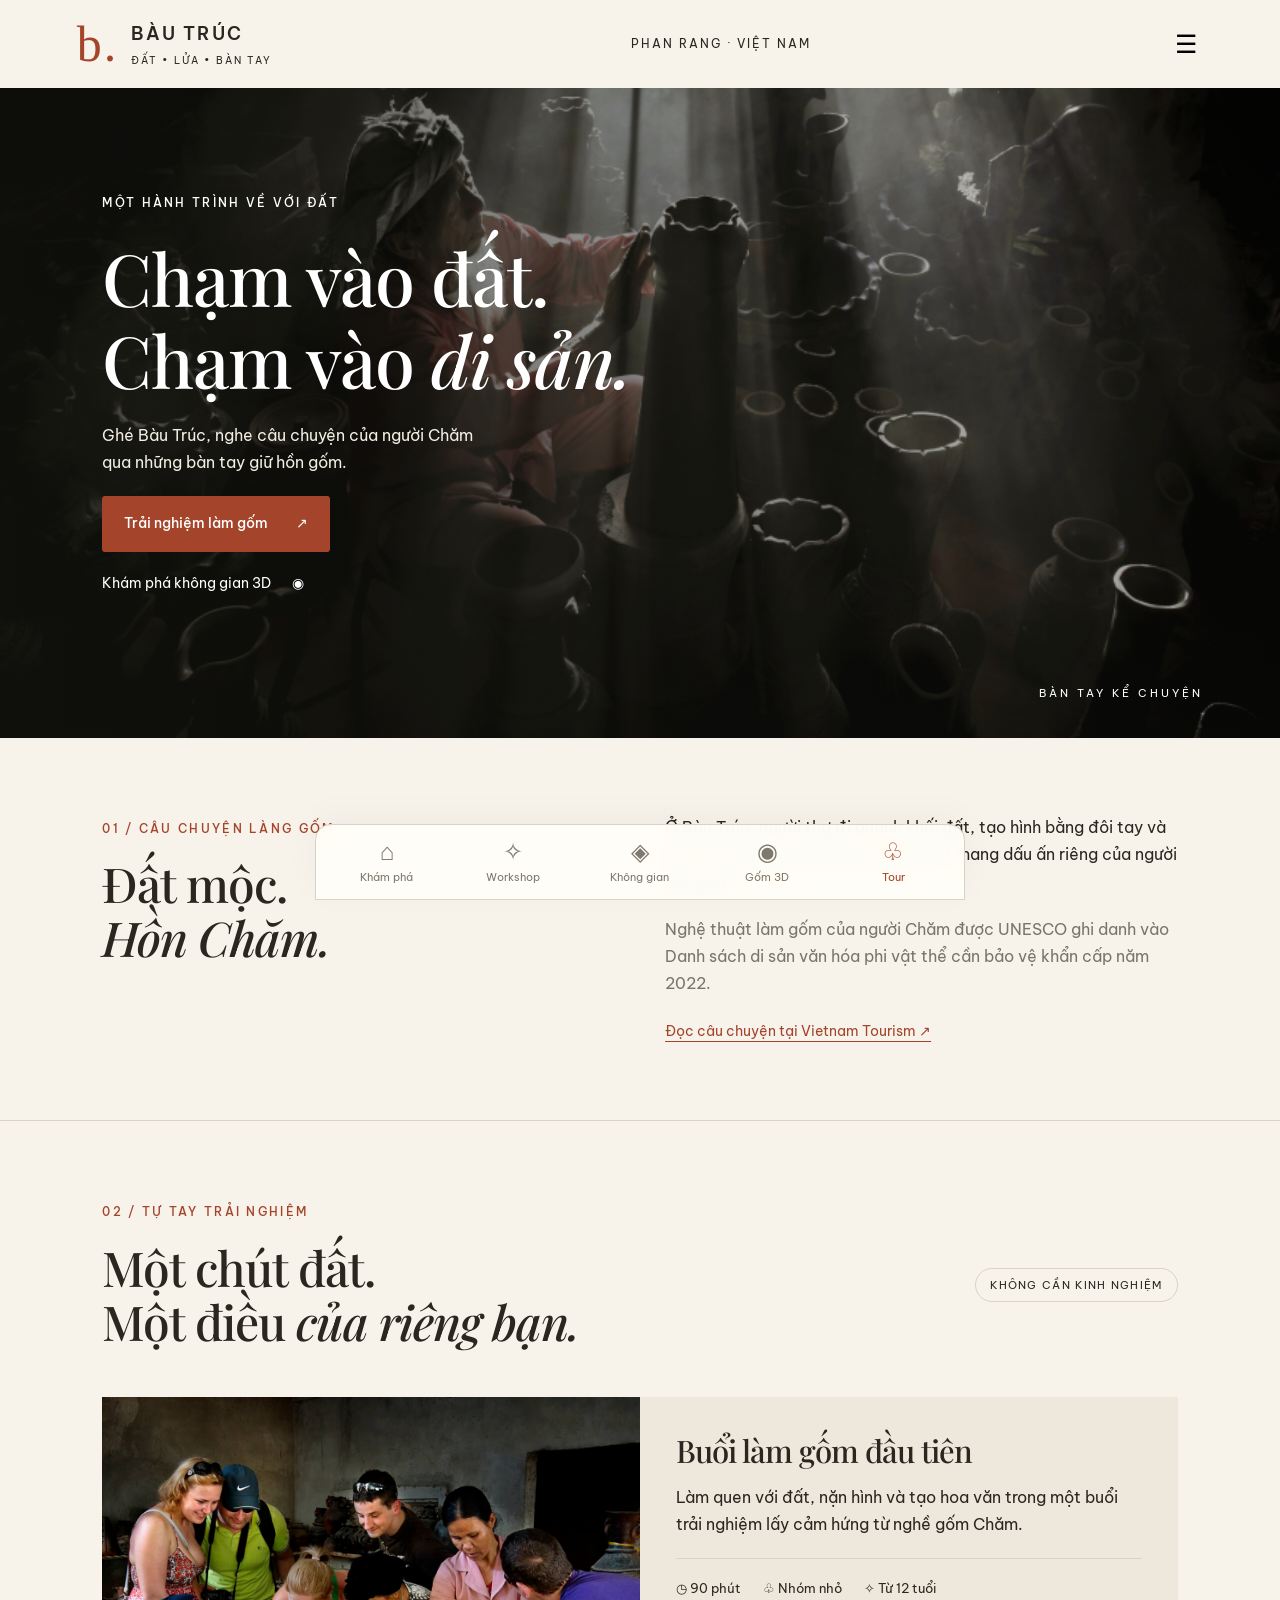
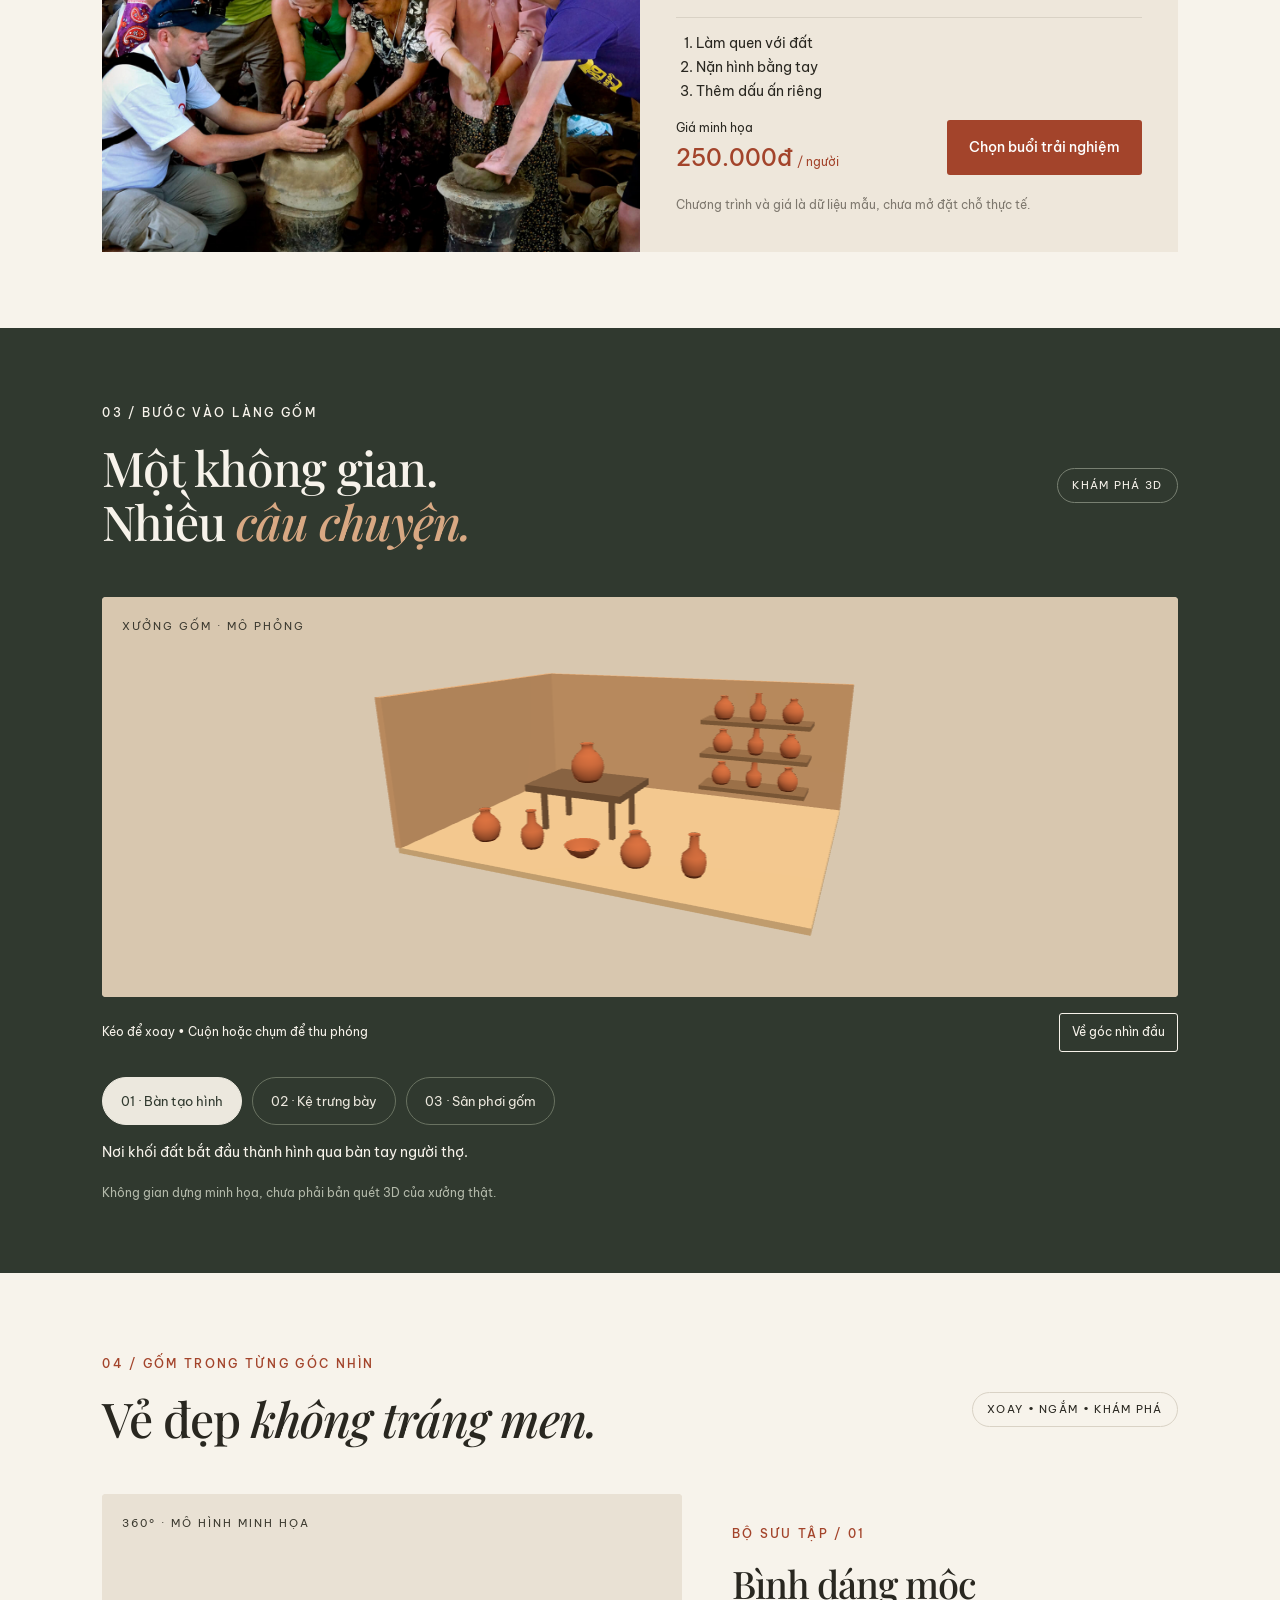
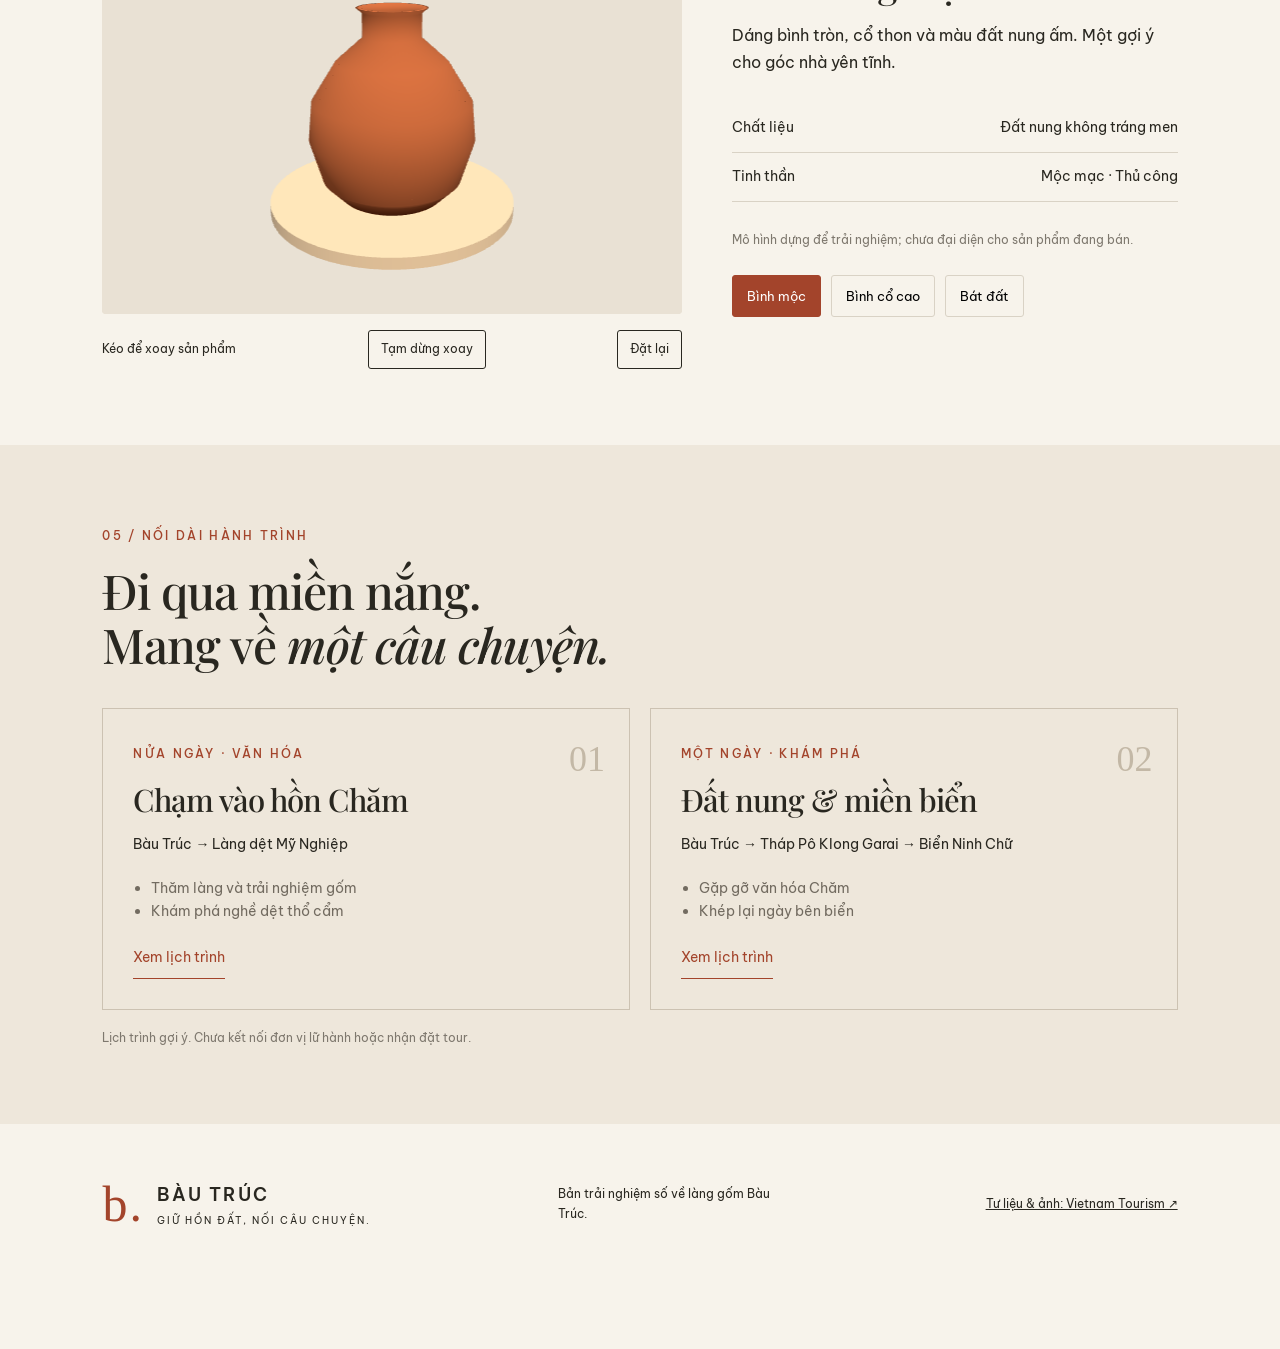
==== index.html @ 0ce0cea4 "Add Bau Truc mobile website Mobile-first Vietnamese website with workshop registration demo, interac" ====
<!doctype html><html lang="vi"><head><meta charset="UTF-8"><meta name="viewport" content="width=device-width,initial-scale=1"><meta name="theme-color" content="#a3442b"><title>Bàu Trúc — Chạm vào di sản</title><meta name="description" content="Khám phá làng gốm Bàu Trúc, trải nghiệm workshop, không gian và sản phẩm 3D cùng hành trình văn hóa Chăm."><link rel="icon" href="favicon.svg"><link rel="stylesheet" href="style.css"></head><body>
<header><a class="brand" href="#home"><span class="mark">b.</span><span>BÀU TRÚC<small>ĐẤT • LỬA • BÀN TAY</small></span></a><span class="location">PHAN RANG · VIỆT NAM</span><button class="menu" aria-label="Mở điều hướng">☰</button></header>
<main id="home"><section class="hero"><img src="artisan.jpg" alt="Nghệ nhân tạo hình gốm Bàu Trúc bằng tay"><div class="hero-shade"></div><div class="hero-copy"><span class="eyebrow">MỘT HÀNH TRÌNH VỀ VỚI ĐẤT</span><h1>Chạm vào đất.<br>Chạm vào <em>di sản.</em></h1><p>Ghé Bàu Trúc, nghe câu chuyện của người Chăm<br class="desktop"> qua những bàn tay giữ hồn gốm.</p><button class="primary" data-book>Trải nghiệm làm gốm <span>↗</span></button><a class="hero-link" href="#space">Khám phá không gian 3D <span>◉</span></a></div><span class="photo-label">BÀN TAY KỂ CHUYỆN</span></section>
<section class="intro" id="about"><div><span class="eyebrow rust">01 / CÂU CHUYỆN LÀNG GỐM</span><h2>Đất mộc.<br><em>Hồn Chăm.</em></h2></div><div><p>Ở Bàu Trúc, người thợ đi quanh khối đất, tạo hình bằng đôi tay và những dụng cụ giản dị. Mỗi đường nét mang dấu ấn riêng của người làm gốm.</p><p class="muted">Nghệ thuật làm gốm của người Chăm được UNESCO ghi danh vào Danh sách di sản văn hóa phi vật thể cần bảo vệ khẩn cấp năm 2022.</p><a class="text-link" href="https://vietnam.travel/node/1528" target="_blank" rel="noopener">Đọc câu chuyện tại Vietnam Tourism ↗</a></div></section>
<section class="workshop" id="workshop"><div class="section-head"><div><span class="eyebrow rust">02 / TỰ TAY TRẢI NGHIỆM</span><h2>Một chút đất.<br>Một điều <em>của riêng bạn.</em></h2></div><span class="pill">KHÔNG CẦN KINH NGHIỆM</span></div><div class="workshop-grid"><img src="pottery.jpg" alt="Những sản phẩm gốm tại làng Bàu Trúc" loading="lazy"><div class="workshop-content"><h3>Buổi làm gốm đầu tiên</h3><p>Làm quen với đất, nặn hình và tạo hoa văn trong một buổi trải nghiệm lấy cảm hứng từ nghề gốm Chăm.</p><div class="facts"><span>◷ <b>90 phút</b></span><span>♧ <b>Nhóm nhỏ</b></span><span>✧ <b>Từ 12 tuổi</b></span></div><ol class="mini-steps"><li>Làm quen với đất</li><li>Nặn hình bằng tay</li><li>Thêm dấu ấn riêng</li></ol><div class="price"><span>Giá minh họa<b>250.000đ <small>/ người</small></b></span><button class="primary" data-book>Chọn buổi trải nghiệm</button></div><p class="fine">Chương trình và giá là dữ liệu mẫu, chưa mở đặt chỗ thực tế.</p></div></div></section>
<section class="space" id="space"><div class="section-head"><div><span class="eyebrow">03 / BƯỚC VÀO LÀNG GỐM</span><h2>Một không gian.<br>Nhiều <em>câu chuyện.</em></h2></div><span class="pill dark-pill">KHÁM PHÁ 3D</span></div><div class="viewer" id="space-view"><span class="viewer-label">XƯỞNG GỐM · MÔ PHỎNG</span><div class="loading">Đang mở không gian 3D…</div></div><div class="viewer-controls"><span>Kéo để xoay • Cuộn hoặc chụm để thu phóng</span><button class="light-btn" id="space-reset">Về góc nhìn đầu</button></div><div class="hotspots"><button data-zone="0" class="selected">01 · Bàn tạo hình</button><button data-zone="1">02 · Kệ trưng bày</button><button data-zone="2">03 · Sân phơi gốm</button></div><p id="zone-copy">Nơi khối đất bắt đầu thành hình qua bàn tay người thợ.</p><p class="fine">Không gian dựng minh họa, chưa phải bản quét 3D của xưởng thật.</p></section>
<section class="products" id="products"><div class="section-head"><div><span class="eyebrow rust">04 / GỐM TRONG TỪNG GÓC NHÌN</span><h2>Vẻ đẹp <em>không tráng men.</em></h2></div><span class="pill">XOAY • NGẮM • KHÁM PHÁ</span></div><div class="product-grid"><div><div class="viewer product-view" id="product-view"><span class="viewer-label">360° · MÔ HÌNH MINH HỌA</span><div class="loading">Đang mở sản phẩm 3D…</div></div><div class="viewer-controls"><span>Kéo để xoay sản phẩm</span><button id="rotate" class="light-btn">Tạm dừng xoay</button><button id="product-reset" class="light-btn">Đặt lại</button></div></div><div class="product-info"><span class="eyebrow rust" id="product-code">BỘ SƯU TẬP / 01</span><h3 id="product-name">Bình dáng mộc</h3><p id="product-desc">Dáng bình tròn, cổ thon và màu đất nung ấm. Một gợi ý cho góc nhà yên tĩnh.</p><dl><div><dt>Chất liệu</dt><dd>Đất nung không tráng men</dd></div><div><dt>Tinh thần</dt><dd>Mộc mạc · Thủ công</dd></div></dl><p class="fine">Mô hình dựng để trải nghiệm; chưa đại diện cho sản phẩm đang bán.</p><div class="product-tabs"><button data-product="0" class="selected">Bình mộc</button><button data-product="1">Bình cổ cao</button><button data-product="2">Bát đất</button></div></div></div></section>
<section class="tours" id="tours"><span class="eyebrow rust">05 / NỐI DÀI HÀNH TRÌNH</span><h2>Đi qua miền nắng.<br>Mang về <em>một câu chuyện.</em></h2><div class="tour-grid"><article><span class="tour-num">01</span><span class="eyebrow rust">NỬA NGÀY · VĂN HÓA</span><h3>Chạm vào hồn Chăm</h3><p>Bàu Trúc → Làng dệt Mỹ Nghiệp</p><ul><li>Thăm làng và trải nghiệm gốm</li><li>Khám phá nghề dệt thổ cẩm</li></ul><button class="tour-btn" data-tour="Chạm vào hồn Chăm">Xem lịch trình</button></article><article><span class="tour-num">02</span><span class="eyebrow rust">MỘT NGÀY · KHÁM PHÁ</span><h3>Đất nung & miền biển</h3><p>Bàu Trúc → Tháp Pô Klong Garai → Biển Ninh Chữ</p><ul><li>Gặp gỡ văn hóa Chăm</li><li>Khép lại ngày bên biển</li></ul><button class="tour-btn" data-tour="Đất nung & miền biển">Xem lịch trình</button></article></div><p class="fine">Lịch trình gợi ý. Chưa kết nối đơn vị lữ hành hoặc nhận đặt tour.</p></section>
<footer><a class="brand" href="#home"><span class="mark">b.</span><span>BÀU TRÚC<small>GIỮ HỒN ĐẤT, NỐI CÂU CHUYỆN.</small></span></a><p>Bản trải nghiệm số về làng gốm Bàu Trúc.</p><a href="https://vietnam.travel/node/1528" target="_blank" rel="noopener">Tư liệu & ảnh: Vietnam Tourism ↗</a></footer></main>
<nav class="bottom-nav" aria-label="Điều hướng chính"><a href="#home" class="active"><span>⌂</span>Khám phá</a><a href="#workshop"><span>✧</span>Workshop</a><a href="#space"><span>◈</span>Không gian</a><a href="#products"><span>◉</span>Gốm 3D</a><a href="#tours"><span>♧</span>Tour</a></nav>
<dialog id="booking"><div class="modal-head"><span class="eyebrow rust">WORKSHOP BÀU TRÚC</span><button class="close" aria-label="Đóng">×</button></div><div id="booking-content"></div></dialog><dialog id="tour-dialog"><div class="modal-head"><span class="eyebrow rust">HÀNH TRÌNH GỢI Ý</span><button class="close" aria-label="Đóng">×</button></div><div id="tour-content"></div></dialog><script src="app.js"></script><script type="module" src="scene.js"></script></body></html>
---- style.css ----
@import url('https://fonts.googleapis.com/css2?family=Be+Vietnam+Pro:wght@400;500;600;700&family=Playfair+Display:ital,wght@0,500;0,600;1,500&display=swap');
:root{--rust:#a3442b;--paper:#f7f3eb;--ink:#292720;--line:#d9d2c5}*{box-sizing:border-box}html{scroll-behavior:smooth;scroll-padding-top:86px}body{margin:0;background:var(--paper);color:var(--ink);font:16px/1.7 'Be Vietnam Pro',sans-serif}button,a{-webkit-tap-highlight-color:transparent}button,input,select{font:inherit}button,a{touch-action:manipulation}button{cursor:pointer}a{color:inherit}button:focus-visible,a:focus-visible{outline:3px solid #cf9b44;outline-offset:4px}header{height:88px;display:flex;align-items:center;justify-content:space-between;padding:0 6%;background:var(--paper)}.brand{display:flex;gap:13px;align-items:center;text-decoration:none;font-size:18px;font-weight:600;letter-spacing:2px}.mark{font:50px/1 Georgia;color:var(--rust)}.brand small{display:block;font-size:10px;letter-spacing:2px;font-weight:400;margin-top:2px}.location{font-size:12px;letter-spacing:2px}.menu{background:none;border:0;font-size:25px}.hero{position:relative;height:650px;min-height:570px;color:white}.hero>img{width:100%;height:100%;object-fit:cover;object-position:center 43%}.hero-shade{position:absolute;inset:0;background:linear-gradient(90deg,rgba(19,20,15,.72),rgba(19,20,15,.12)),linear-gradient(0deg,rgba(19,20,15,.3),transparent)}.hero-copy{position:absolute;top:100px;left:8%;right:8%}.eyebrow{font-size:12px;letter-spacing:2.3px;font-weight:500}.rust{color:var(--rust)}h1,h2,h3{font-family:'Playfair Display',Georgia,serif;font-weight:500;line-height:1.13;letter-spacing:-1px}h1{font-size:72px;margin:22px 0}h2{font-size:48px;margin:15px 0 25px}h3{font-size:31px;margin:16px 0}em{font-weight:500}p{margin:0 0 20px}.hero p{color:#f3eee3}.primary{background:var(--rust);color:white;border:0;border-radius:3px;padding:16px 22px;display:inline-flex;align-items:center;gap:28px;font-size:14px;font-weight:500}.primary:hover{background:#80351f}.hero-link{display:block;margin-top:20px;text-decoration:none;font-size:14px}.hero-link span{margin-left:18px}.photo-label{position:absolute;bottom:35px;right:6%;font-size:11px;letter-spacing:3px}.intro,.workshop,.products,.tours{padding:76px 8%}.intro{display:grid;grid-template-columns:1fr 1.1fr;gap:9%;border-bottom:1px solid var(--line)}.muted{color:#79756b}.text-link{color:var(--rust);font-size:14px;text-underline-offset:5px}.section-head{display:flex;justify-content:space-between;align-items:center;gap:25px;margin-bottom:24px}.pill{border:1px solid var(--line);padding:7px 14px;border-radius:30px;font-size:11px;letter-spacing:1.3px;white-space:nowrap}.workshop-grid{display:grid;grid-template-columns:1fr 1fr;background:#eee7db}.workshop-grid>img{width:100%;height:100%;min-height:400px;object-fit:cover}.workshop-content{padding:36px}.workshop-content h3{margin-top:0}.facts{display:flex;gap:22px;padding:18px 0;border-top:1px solid var(--line);border-bottom:1px solid var(--line);font-size:13px}.facts b{font-weight:400}.mini-steps{padding-left:20px;font-size:14px}.price{display:flex;justify-content:space-between;gap:15px;align-items:center}.price>span{font-size:12px}.price b{display:block;font-size:23px;font-weight:500;color:var(--rust)}.price small{font-size:12px;font-weight:400}.fine{font-size:12px;color:#7e786e;margin:18px 0 0}.space{background:#30392f;color:#f7f3eb;padding:70px 8%}.dark-pill{border-color:#788072}.space h2 em{color:#d8a883}.viewer{position:relative;height:400px;overflow:hidden;background:#d7c9b5;border-radius:4px}.viewer canvas{display:block;width:100%;height:100%;touch-action:none}.viewer-label{position:absolute;top:20px;left:20px;z-index:2;font-size:11px;letter-spacing:2px;color:#3c3a30;pointer-events:none}.loading{position:absolute;inset:0;display:grid;place-items:center;color:var(--ink);font-size:14px}.viewer-controls{display:flex;align-items:center;justify-content:space-between;gap:12px;margin-top:16px;font-size:12px}.light-btn{background:none;border:1px solid currentColor;padding:8px 12px;border-radius:3px;font-size:12px;color:inherit}.hotspots,.product-tabs{display:flex;gap:10px;margin:25px 0 16px;flex-wrap:wrap}.hotspots button{padding:12px 18px;background:none;color:#ece8de;border:1px solid #697261;border-radius:30px;font-size:13px}.hotspots .selected{background:#ece8de;color:#30392f;border-color:#ece8de}.space .fine{color:#b3b9aa}.space #zone-copy{font-size:14px;margin-bottom:0}.product-grid{display:grid;grid-template-columns:1.3fr 1fr;gap:50px}.product-view{background:#e9e1d4;height:420px}.product-info{padding:25px 0}.product-info h3{font-size:38px}dl{font-size:14px;margin:28px 0}dl div{display:flex;justify-content:space-between;border-bottom:1px solid var(--line);padding:12px 0;gap:18px}dd{margin:0}.product-tabs button{border:1px solid var(--line);background:transparent;border-radius:3px;padding:9px 14px;font-size:13px}.product-tabs .selected{color:white;background:var(--rust);border-color:var(--rust)}.tours{background:#eee7db}.tour-grid{display:grid;grid-template-columns:1fr 1fr;gap:20px;margin-top:36px}.tour-grid article{border:1px solid #ccc2b2;padding:30px;position:relative}.tour-num{position:absolute;right:24px;top:20px;font-family:Georgia;font-size:36px;color:#c3b8a6}.tour-grid p,.tour-grid ul{font-size:14px}.tour-grid ul{padding-left:18px;color:#726b60}.tour-btn{background:none;border:0;border-bottom:1px solid var(--rust);padding:8px 0;color:var(--rust);font-size:14px}.tour-grid h3{padding-right:20px}footer{padding:55px 8% 120px;display:flex;gap:28px;justify-content:space-between;align-items:center}footer p,footer>a:last-child{font-size:12px;max-width:240px}footer p{margin:0}.bottom-nav{position:fixed;bottom:0;left:0;right:0;margin:auto;max-width:650px;display:flex;justify-content:space-around;background:#fffdf7f5;backdrop-filter:blur(15px);z-index:10;border:1px solid var(--line);border-radius:16px 16px 0 0;padding:10px 8px max(12px,env(safe-area-inset-bottom));box-shadow:0 -8px 35px #00000009}.bottom-nav a{display:flex;flex-direction:column;align-items:center;text-decoration:none;font-size:11px;color:#7e786e;min-width:56px}.bottom-nav a span{font-size:24px;line-height:1.4}.bottom-nav .active{color:var(--rust)}dialog{border:0;border-radius:12px;padding:28px;width:min(520px,calc(100% - 28px));max-height:90dvh;background:var(--paper);color:var(--ink)}dialog::backdrop{background:#171610aa;backdrop-filter:blur(4px)}.modal-head{display:flex;align-items:center;justify-content:space-between}.close{border:0;background:none;font-size:30px;line-height:1;padding:7px}.progress{display:flex;gap:8px;margin:20px 0}.progress span{height:3px;flex:1;background:var(--line)}.progress .done{background:var(--rust)}label{display:block;font-size:14px;margin:18px 0 6px}input,select{width:100%;background:#fffdf8;border:1px solid var(--line);border-radius:4px;padding:11px;font-size:16px;color:var(--ink)}.form-row{display:grid;grid-template-columns:1fr 1fr;gap:14px}.form-actions{display:flex;justify-content:space-between;margin-top:26px;gap:16px}.back{border:0;background:none;color:var(--rust)}.summary{background:#ece4d6;padding:20px;border-radius:5px}.summary div{display:flex;justify-content:space-between;font-size:14px;padding:8px 0;gap:15px}.checkline{display:flex;gap:10px;align-items:start}.checkline input{width:20px;margin-top:4px}.success-mark{font-size:45px;color:var(--rust)}.timeline{padding-left:20px}.timeline li{padding:12px 0;font-size:14px}.map-link{display:block;margin-top:20px;color:var(--rust)}@media(max-width:700px){header{height:74px;padding:0 22px}.brand{font-size:15px}.brand small{font-size:9px}.mark{font-size:43px}.location{display:none}.hero{height:620px;min-height:0}.hero>img{object-position:61% center}.hero-shade{background:linear-gradient(0deg,#191b14d9,transparent 100%),linear-gradient(90deg,#191b1440,transparent)}.hero-copy{top:auto;bottom:58px;left:26px;right:22px}.hero .eyebrow{font-size:10px;letter-spacing:1.7px}h1{font-size:49px;margin:18px 0;line-height:1.15}h2{font-size:37px}h3{font-size:29px}.hero p{font-size:14px;max-width:300px}.photo-label{bottom:19px;right:22px;font-size:9px}.desktop{display:none}.intro,.workshop,.products,.tours,.space{padding:45px 24px}.intro{grid-template-columns:1fr;gap:8px}.intro p{font-size:15px}.section-head{display:block;margin-bottom:24px}.section-head .pill{display:inline-block;margin-top:0}.workshop-grid{grid-template-columns:1fr}.workshop-grid>img{height:230px;min-height:0}.workshop-content{padding:24px}.workshop-content p{font-size:14px}.facts{gap:14px;font-size:12px}.price{display:block}.price .primary{margin-top:16px;width:100%;justify-content:center}.viewer{height:320px}.viewer-controls{flex-wrap:wrap;font-size:11px}.hotspots{gap:7px}.hotspots button{font-size:12px;padding:9px 11px}.product-grid{grid-template-columns:1fr;gap:10px}.product-view{height:340px}.product-info{padding:15px 0}.product-info p{font-size:14px}.tour-grid{grid-template-columns:1fr;margin-top:25px}.tour-grid article{padding:25px}footer{display:block;padding:40px 24px 120px}footer p{margin:20px 0 10px}dialog{padding:23px}dialog h3{font-size:28px}.eyebrow{font-size:11px}section{scroll-margin-top:10px}}@media(prefers-reduced-motion:reduce){html{scroll-behavior:auto}}
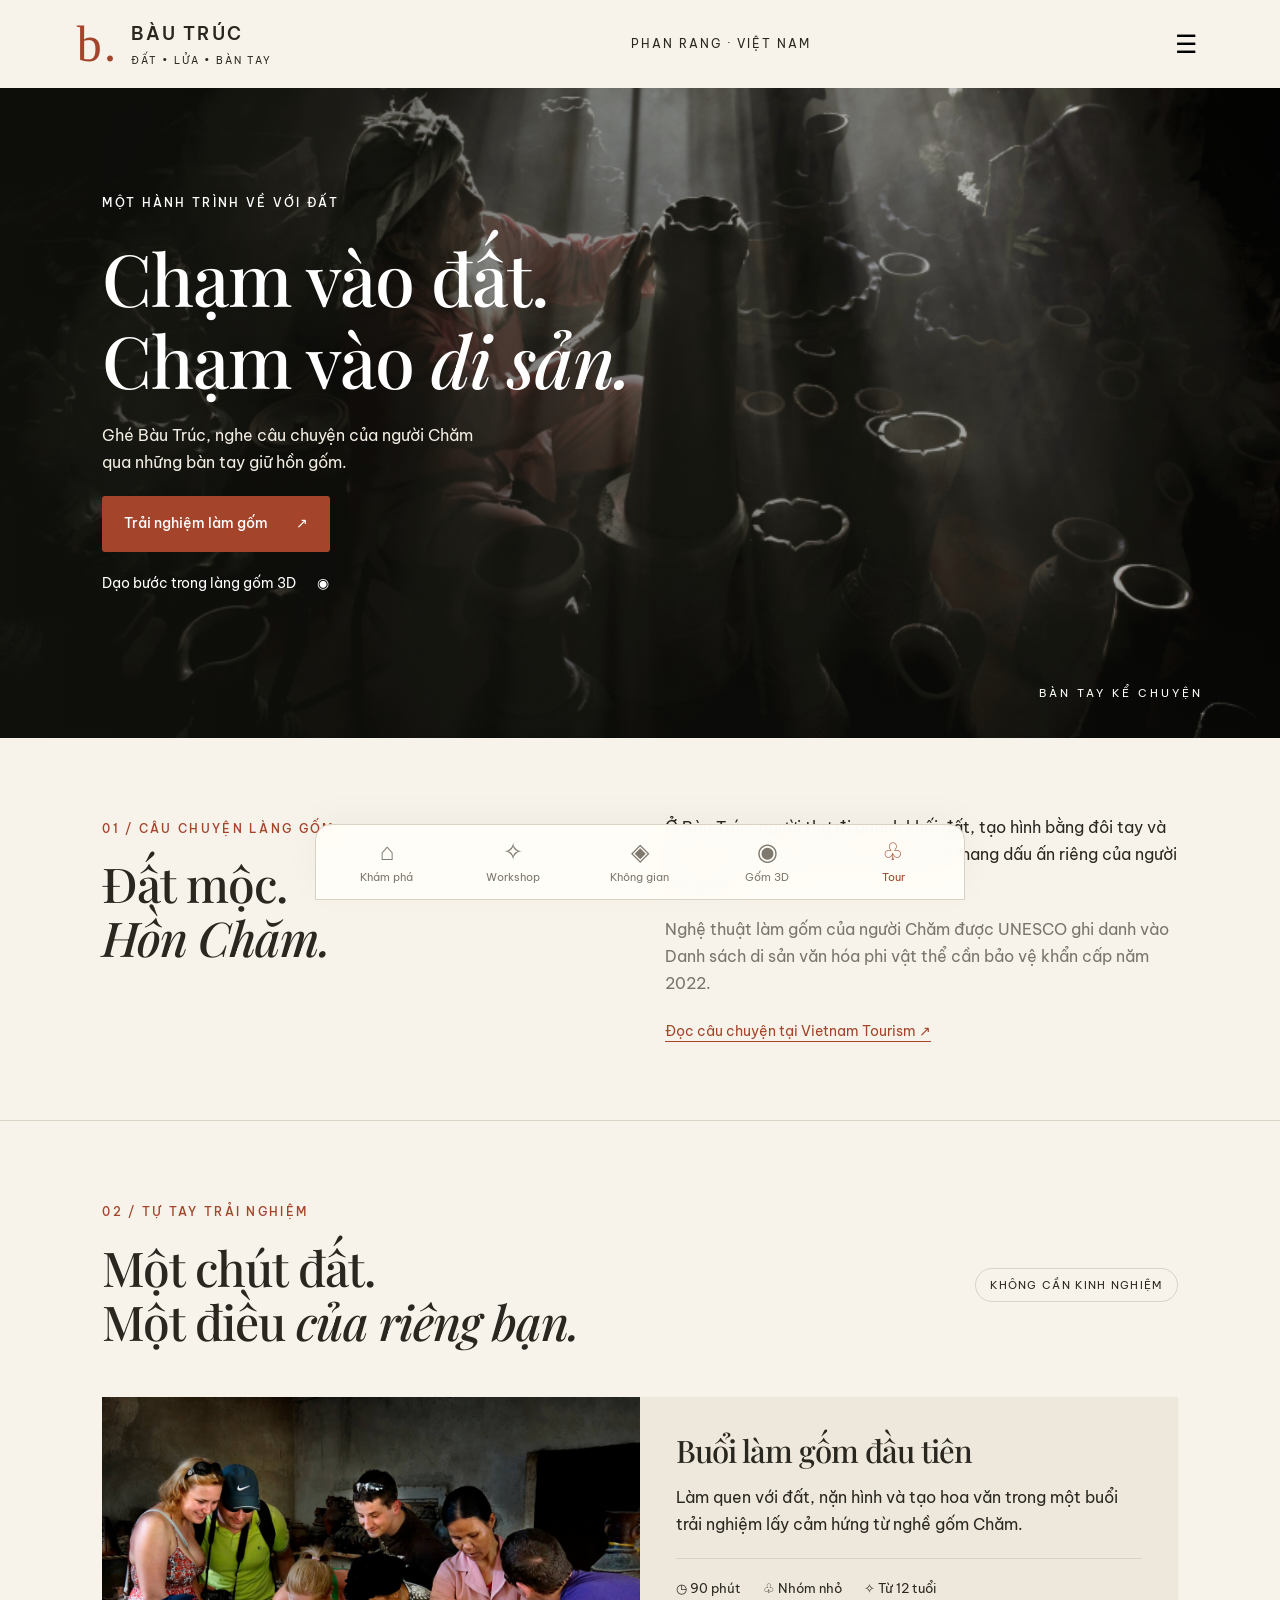
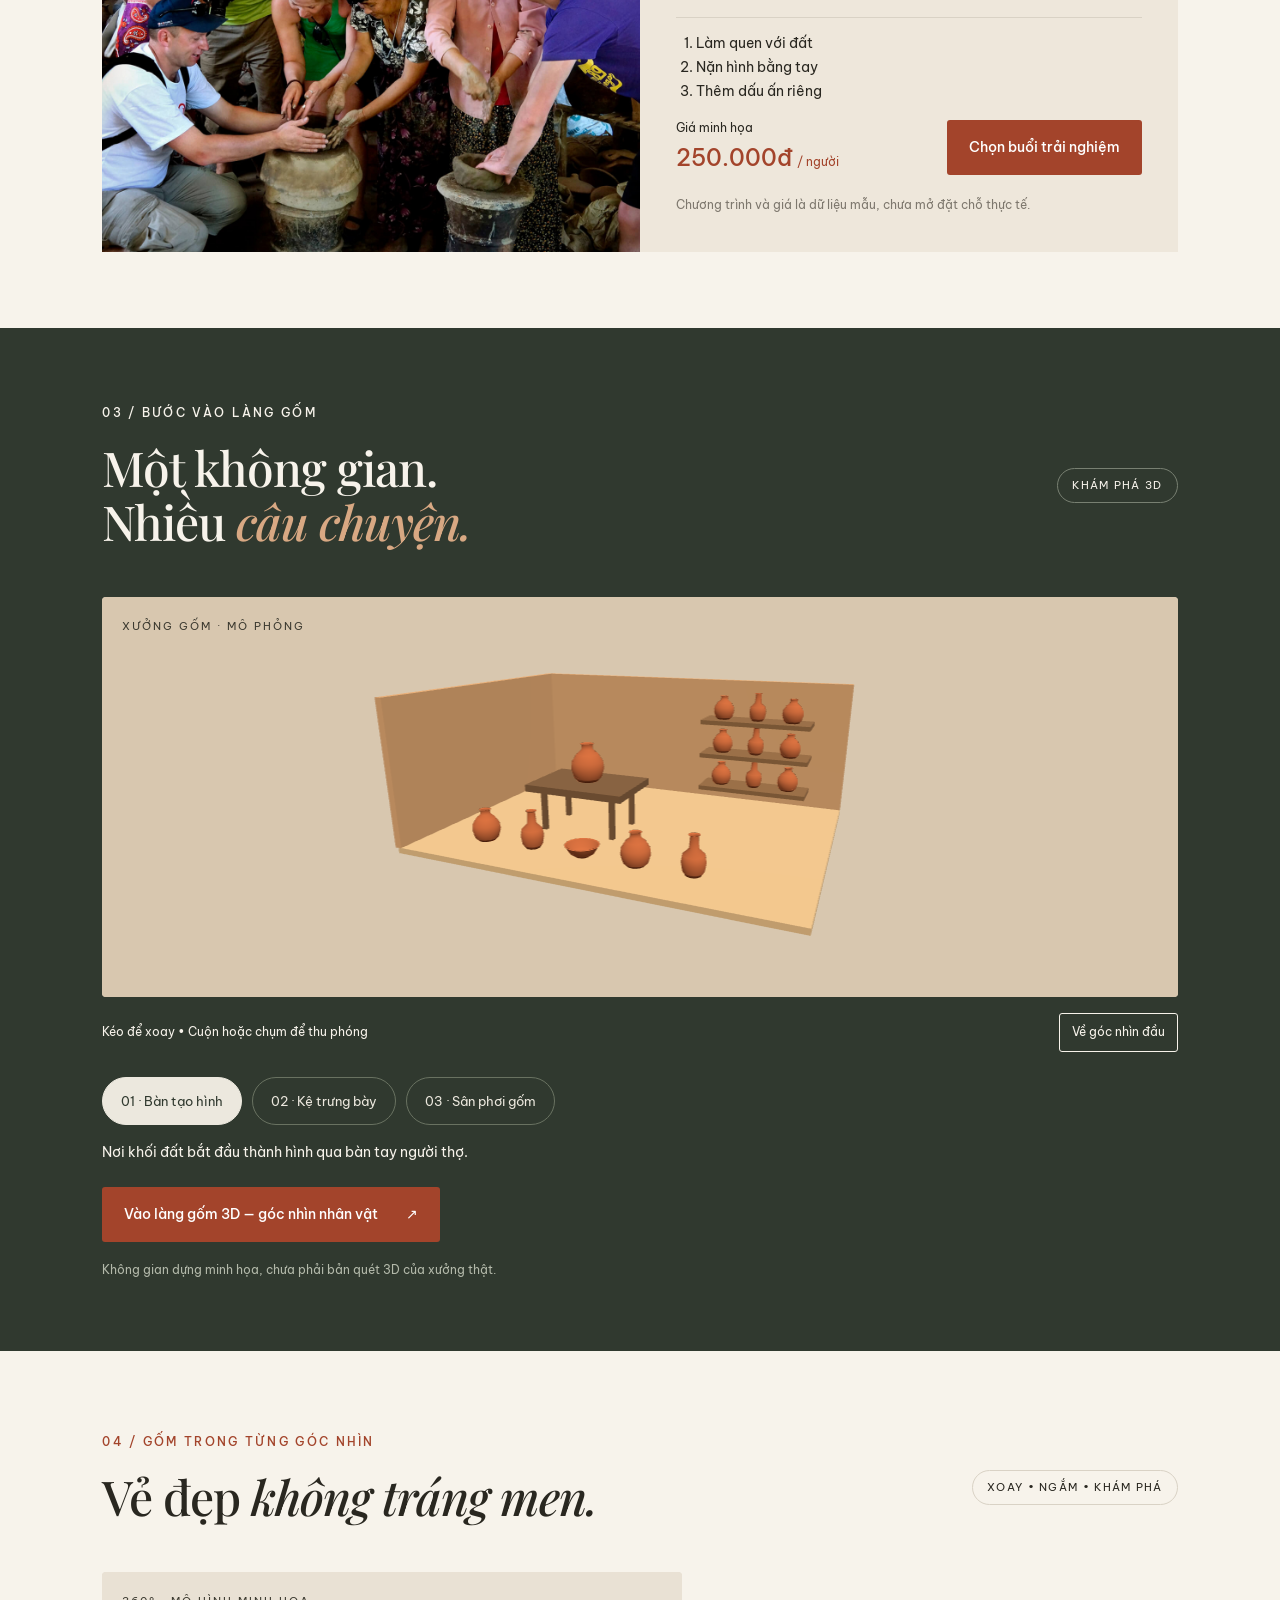
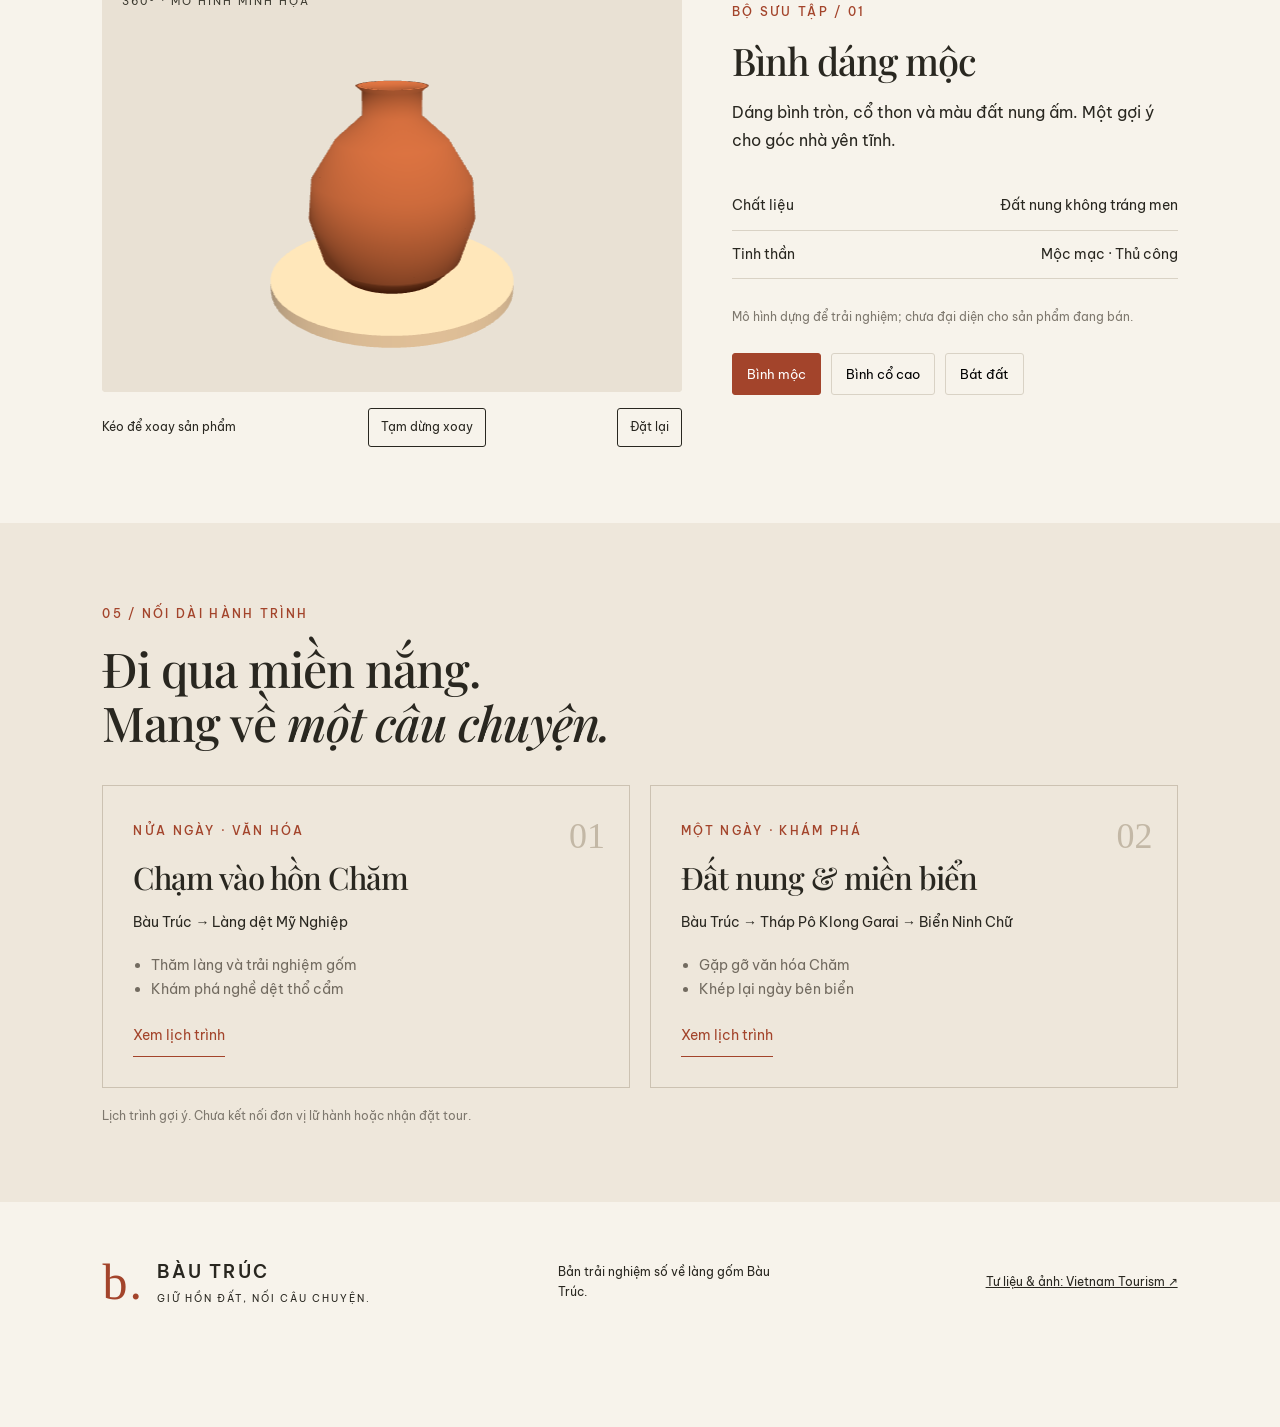
==== commit 391a4e9a: "Add third-person 3D Bau Truc village explorer Open-world style scene with exhibition hall, workshop," ====
--- a/index.html
+++ b/index.html
@@ -1,9 +1,9 @@
 <!doctype html><html lang="vi"><head><meta charset="UTF-8"><meta name="viewport" content="width=device-width,initial-scale=1"><meta name="theme-color" content="#a3442b"><title>Bàu Trúc — Chạm vào di sản</title><meta name="description" content="Khám phá làng gốm Bàu Trúc, trải nghiệm workshop, không gian và sản phẩm 3D cùng hành trình văn hóa Chăm."><link rel="icon" href="favicon.svg"><link rel="stylesheet" href="style.css"></head><body>
 <header><a class="brand" href="#home"><span class="mark">b.</span><span>BÀU TRÚC<small>ĐẤT • LỬA • BÀN TAY</small></span></a><span class="location">PHAN RANG · VIỆT NAM</span><button class="menu" aria-label="Mở điều hướng">☰</button></header>
-<main id="home"><section class="hero"><img src="artisan.jpg" alt="Nghệ nhân tạo hình gốm Bàu Trúc bằng tay"><div class="hero-shade"></div><div class="hero-copy"><span class="eyebrow">MỘT HÀNH TRÌNH VỀ VỚI ĐẤT</span><h1>Chạm vào đất.<br>Chạm vào <em>di sản.</em></h1><p>Ghé Bàu Trúc, nghe câu chuyện của người Chăm<br class="desktop"> qua những bàn tay giữ hồn gốm.</p><button class="primary" data-book>Trải nghiệm làm gốm <span>↗</span></button><a class="hero-link" href="#space">Khám phá không gian 3D <span>◉</span></a></div><span class="photo-label">BÀN TAY KỂ CHUYỆN</span></section>
+<main id="home"><section class="hero"><img src="artisan.jpg" alt="Nghệ nhân tạo hình gốm Bàu Trúc bằng tay"><div class="hero-shade"></div><div class="hero-copy"><span class="eyebrow">MỘT HÀNH TRÌNH VỀ VỚI ĐẤT</span><h1>Chạm vào đất.<br>Chạm vào <em>di sản.</em></h1><p>Ghé Bàu Trúc, nghe câu chuyện của người Chăm<br class="desktop"> qua những bàn tay giữ hồn gốm.</p><button class="primary" data-book>Trải nghiệm làm gốm <span>↗</span></button><a class="hero-link" href="village.html">Dạo bước trong làng gốm 3D <span>◉</span></a></div><span class="photo-label">BÀN TAY KỂ CHUYỆN</span></section>
 <section class="intro" id="about"><div><span class="eyebrow rust">01 / CÂU CHUYỆN LÀNG GỐM</span><h2>Đất mộc.<br><em>Hồn Chăm.</em></h2></div><div><p>Ở Bàu Trúc, người thợ đi quanh khối đất, tạo hình bằng đôi tay và những dụng cụ giản dị. Mỗi đường nét mang dấu ấn riêng của người làm gốm.</p><p class="muted">Nghệ thuật làm gốm của người Chăm được UNESCO ghi danh vào Danh sách di sản văn hóa phi vật thể cần bảo vệ khẩn cấp năm 2022.</p><a class="text-link" href="https://vietnam.travel/node/1528" target="_blank" rel="noopener">Đọc câu chuyện tại Vietnam Tourism ↗</a></div></section>
 <section class="workshop" id="workshop"><div class="section-head"><div><span class="eyebrow rust">02 / TỰ TAY TRẢI NGHIỆM</span><h2>Một chút đất.<br>Một điều <em>của riêng bạn.</em></h2></div><span class="pill">KHÔNG CẦN KINH NGHIỆM</span></div><div class="workshop-grid"><img src="pottery.jpg" alt="Những sản phẩm gốm tại làng Bàu Trúc" loading="lazy"><div class="workshop-content"><h3>Buổi làm gốm đầu tiên</h3><p>Làm quen với đất, nặn hình và tạo hoa văn trong một buổi trải nghiệm lấy cảm hứng từ nghề gốm Chăm.</p><div class="facts"><span>◷ <b>90 phút</b></span><span>♧ <b>Nhóm nhỏ</b></span><span>✧ <b>Từ 12 tuổi</b></span></div><ol class="mini-steps"><li>Làm quen với đất</li><li>Nặn hình bằng tay</li><li>Thêm dấu ấn riêng</li></ol><div class="price"><span>Giá minh họa<b>250.000đ <small>/ người</small></b></span><button class="primary" data-book>Chọn buổi trải nghiệm</button></div><p class="fine">Chương trình và giá là dữ liệu mẫu, chưa mở đặt chỗ thực tế.</p></div></div></section>
-<section class="space" id="space"><div class="section-head"><div><span class="eyebrow">03 / BƯỚC VÀO LÀNG GỐM</span><h2>Một không gian.<br>Nhiều <em>câu chuyện.</em></h2></div><span class="pill dark-pill">KHÁM PHÁ 3D</span></div><div class="viewer" id="space-view"><span class="viewer-label">XƯỞNG GỐM · MÔ PHỎNG</span><div class="loading">Đang mở không gian 3D…</div></div><div class="viewer-controls"><span>Kéo để xoay • Cuộn hoặc chụm để thu phóng</span><button class="light-btn" id="space-reset">Về góc nhìn đầu</button></div><div class="hotspots"><button data-zone="0" class="selected">01 · Bàn tạo hình</button><button data-zone="1">02 · Kệ trưng bày</button><button data-zone="2">03 · Sân phơi gốm</button></div><p id="zone-copy">Nơi khối đất bắt đầu thành hình qua bàn tay người thợ.</p><p class="fine">Không gian dựng minh họa, chưa phải bản quét 3D của xưởng thật.</p></section>
+<section class="space" id="space"><div class="section-head"><div><span class="eyebrow">03 / BƯỚC VÀO LÀNG GỐM</span><h2>Một không gian.<br>Nhiều <em>câu chuyện.</em></h2></div><span class="pill dark-pill">KHÁM PHÁ 3D</span></div><div class="viewer" id="space-view"><span class="viewer-label">XƯỞNG GỐM · MÔ PHỎNG</span><div class="loading">Đang mở không gian 3D…</div></div><div class="viewer-controls"><span>Kéo để xoay • Cuộn hoặc chụm để thu phóng</span><button class="light-btn" id="space-reset">Về góc nhìn đầu</button></div><div class="hotspots"><button data-zone="0" class="selected">01 · Bàn tạo hình</button><button data-zone="1">02 · Kệ trưng bày</button><button data-zone="2">03 · Sân phơi gốm</button></div><p id="zone-copy">Nơi khối đất bắt đầu thành hình qua bàn tay người thợ.</p><a class="primary" href="village.html" style="margin-top:22px;text-decoration:none">Vào làng gốm 3D — góc nhìn nhân vật <span>↗</span></a><p class="fine">Không gian dựng minh họa, chưa phải bản quét 3D của xưởng thật.</p></section>
 <section class="products" id="products"><div class="section-head"><div><span class="eyebrow rust">04 / GỐM TRONG TỪNG GÓC NHÌN</span><h2>Vẻ đẹp <em>không tráng men.</em></h2></div><span class="pill">XOAY • NGẮM • KHÁM PHÁ</span></div><div class="product-grid"><div><div class="viewer product-view" id="product-view"><span class="viewer-label">360° · MÔ HÌNH MINH HỌA</span><div class="loading">Đang mở sản phẩm 3D…</div></div><div class="viewer-controls"><span>Kéo để xoay sản phẩm</span><button id="rotate" class="light-btn">Tạm dừng xoay</button><button id="product-reset" class="light-btn">Đặt lại</button></div></div><div class="product-info"><span class="eyebrow rust" id="product-code">BỘ SƯU TẬP / 01</span><h3 id="product-name">Bình dáng mộc</h3><p id="product-desc">Dáng bình tròn, cổ thon và màu đất nung ấm. Một gợi ý cho góc nhà yên tĩnh.</p><dl><div><dt>Chất liệu</dt><dd>Đất nung không tráng men</dd></div><div><dt>Tinh thần</dt><dd>Mộc mạc · Thủ công</dd></div></dl><p class="fine">Mô hình dựng để trải nghiệm; chưa đại diện cho sản phẩm đang bán.</p><div class="product-tabs"><button data-product="0" class="selected">Bình mộc</button><button data-product="1">Bình cổ cao</button><button data-product="2">Bát đất</button></div></div></div></section>
 <section class="tours" id="tours"><span class="eyebrow rust">05 / NỐI DÀI HÀNH TRÌNH</span><h2>Đi qua miền nắng.<br>Mang về <em>một câu chuyện.</em></h2><div class="tour-grid"><article><span class="tour-num">01</span><span class="eyebrow rust">NỬA NGÀY · VĂN HÓA</span><h3>Chạm vào hồn Chăm</h3><p>Bàu Trúc → Làng dệt Mỹ Nghiệp</p><ul><li>Thăm làng và trải nghiệm gốm</li><li>Khám phá nghề dệt thổ cẩm</li></ul><button class="tour-btn" data-tour="Chạm vào hồn Chăm">Xem lịch trình</button></article><article><span class="tour-num">02</span><span class="eyebrow rust">MỘT NGÀY · KHÁM PHÁ</span><h3>Đất nung & miền biển</h3><p>Bàu Trúc → Tháp Pô Klong Garai → Biển Ninh Chữ</p><ul><li>Gặp gỡ văn hóa Chăm</li><li>Khép lại ngày bên biển</li></ul><button class="tour-btn" data-tour="Đất nung & miền biển">Xem lịch trình</button></article></div><p class="fine">Lịch trình gợi ý. Chưa kết nối đơn vị lữ hành hoặc nhận đặt tour.</p></section>
 <footer><a class="brand" href="#home"><span class="mark">b.</span><span>BÀU TRÚC<small>GIỮ HỒN ĐẤT, NỐI CÂU CHUYỆN.</small></span></a><p>Bản trải nghiệm số về làng gốm Bàu Trúc.</p><a href="https://vietnam.travel/node/1528" target="_blank" rel="noopener">Tư liệu & ảnh: Vietnam Tourism ↗</a></footer></main>
